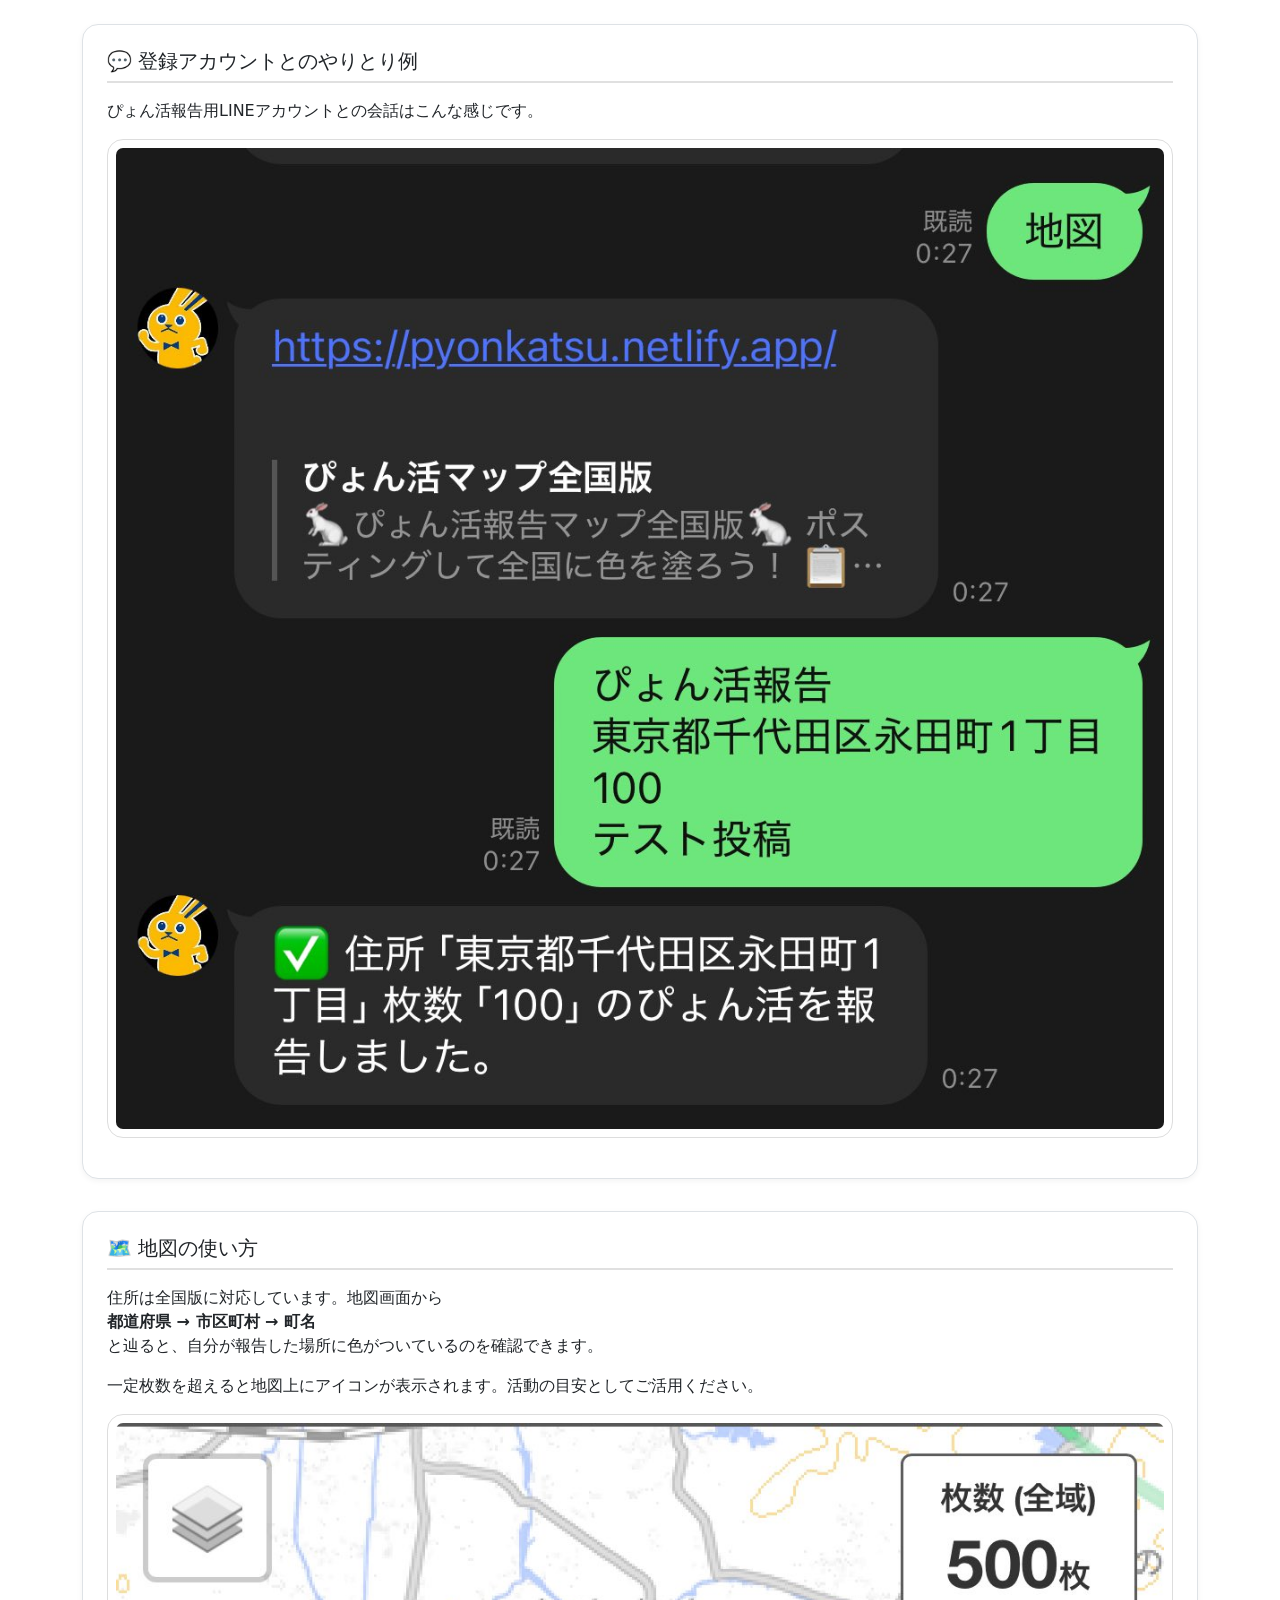
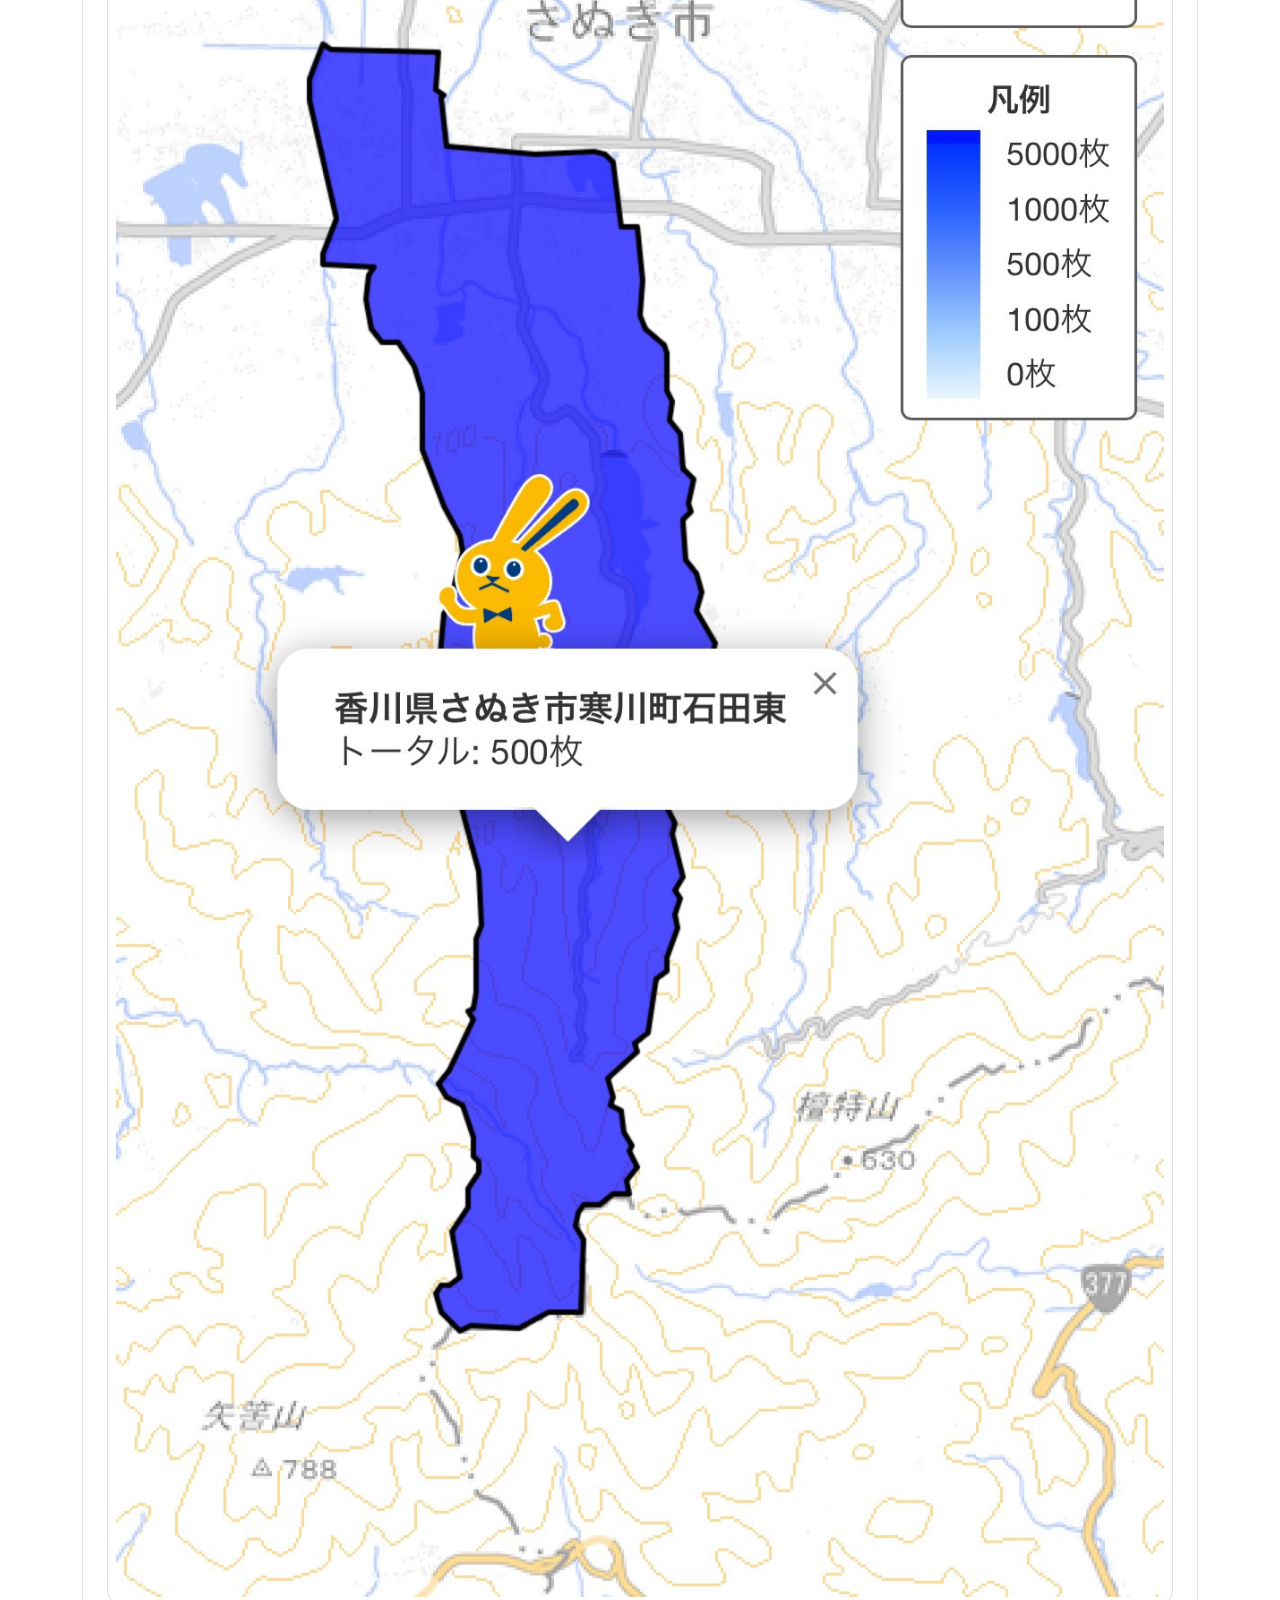
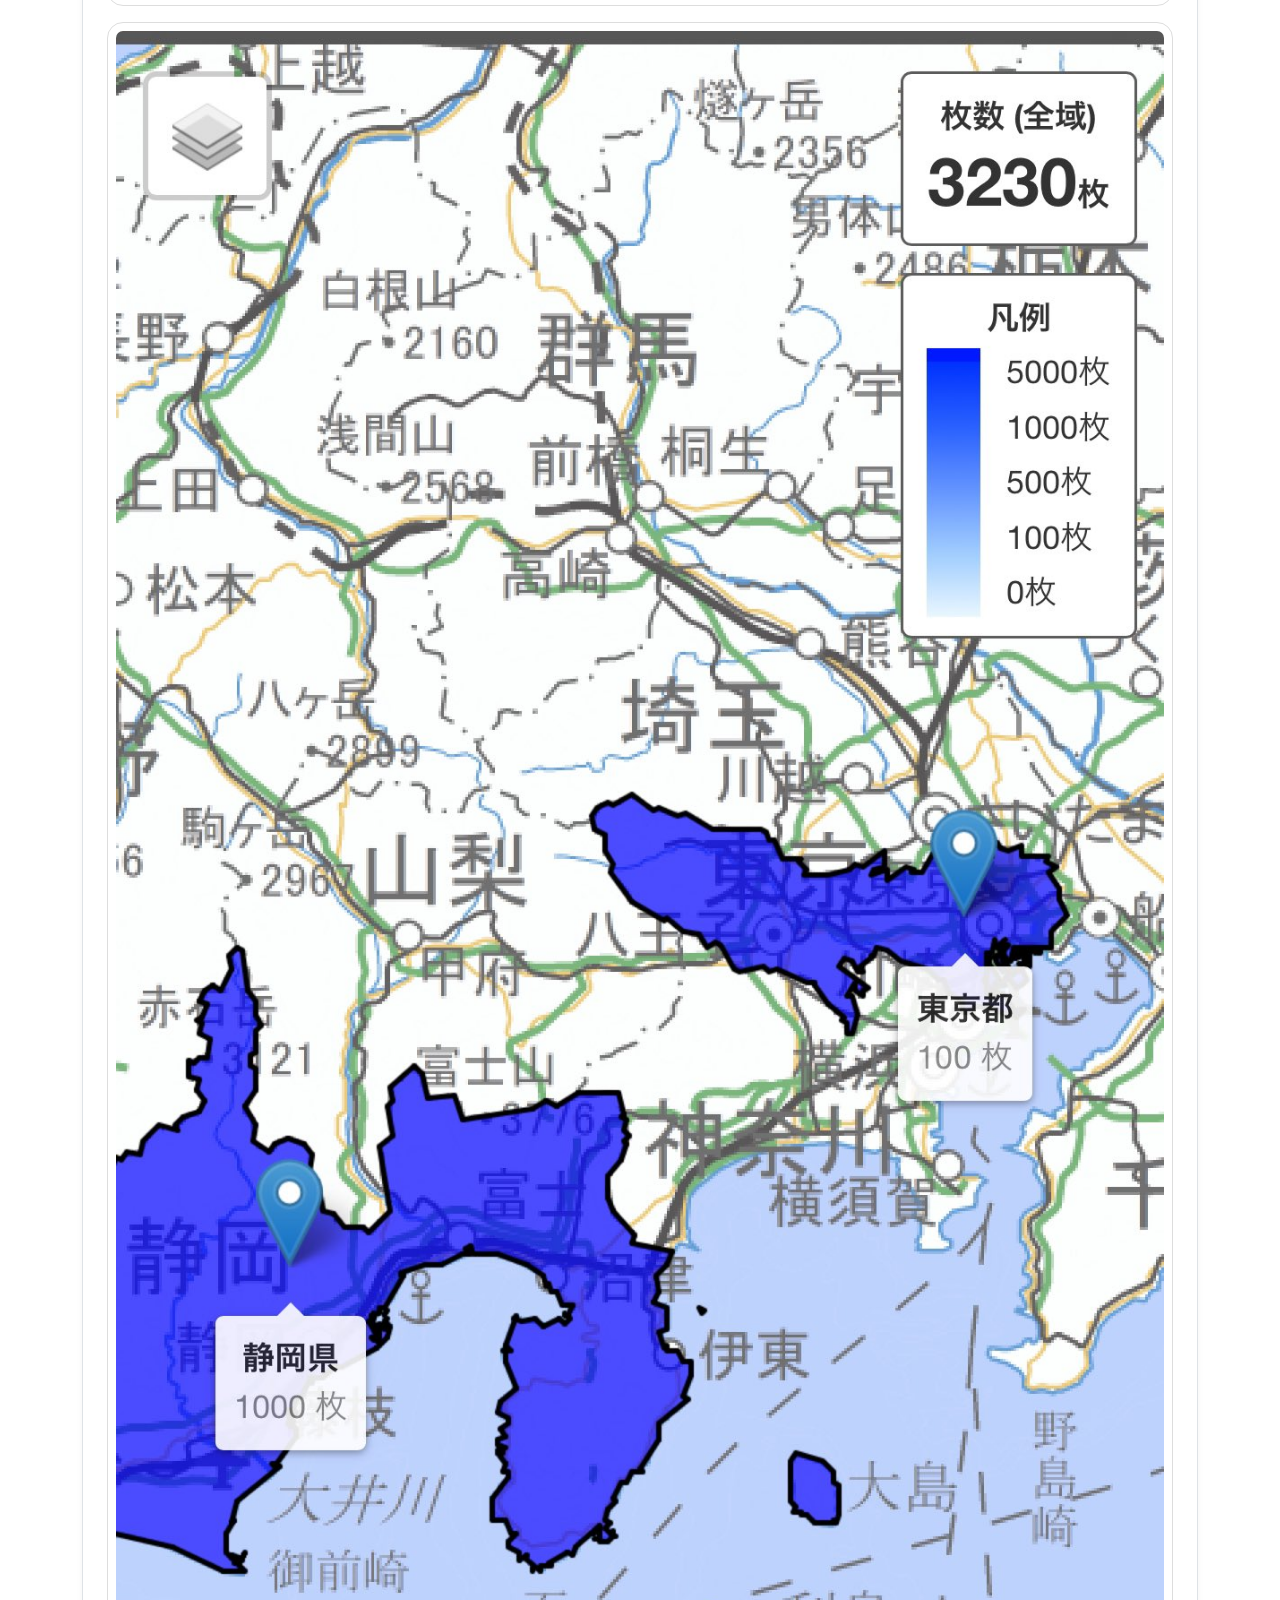
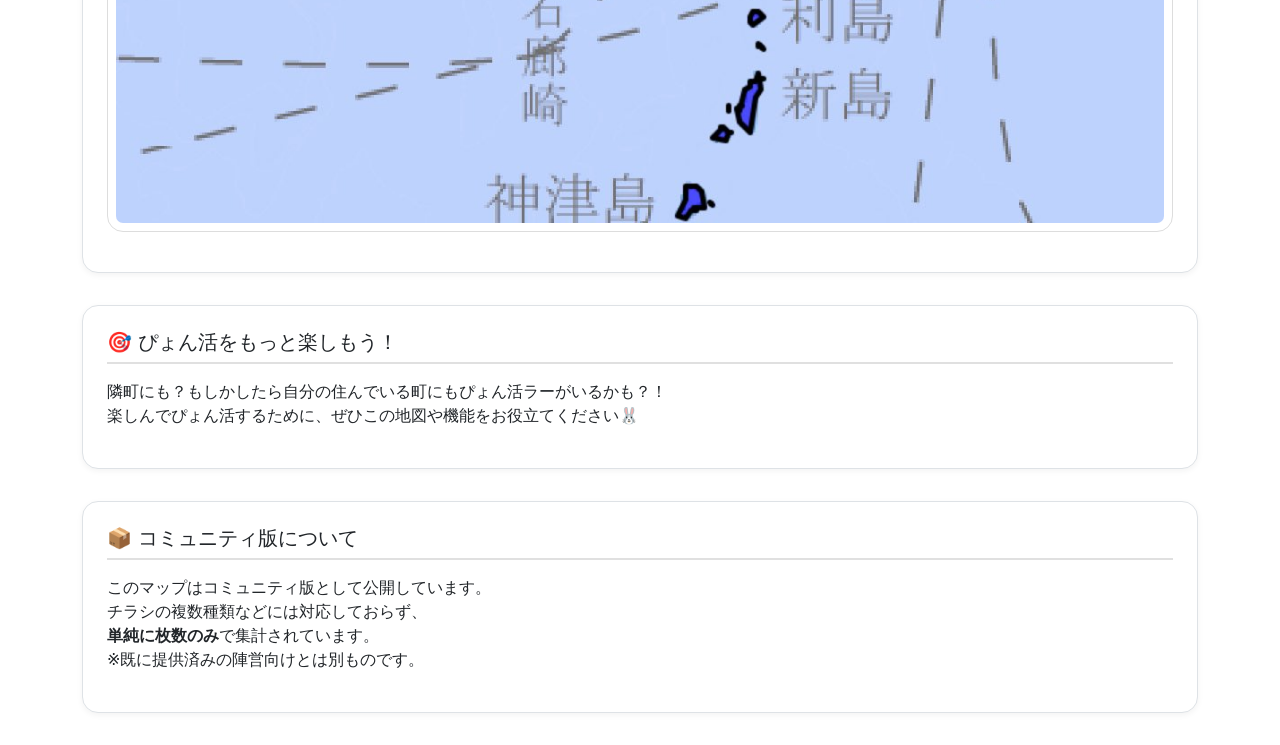
==== public/linebot/index.html @ 7244db22 "#6 トップページ修正、マニュアル追加" ====
<!doctype html>
<html lang="ja">

<head>
  <meta charset="utf-8">
  <meta name="viewport" content="width=device-width, initial-scale=1">
  <meta name="robots" content="noindex" />
  <title>ぴょん活マニュアル</title>
  <link href="https://cdn.jsdelivr.net/npm/bootstrap@5.3.2/dist/css/bootstrap.min.css" rel="stylesheet">
  <link rel="icon" type="image/png" href="/favicon.png">
  <style>
    .section-card {
      background-color: #fff;
      border: 1px solid #dee2e6;
      border-radius: 1rem;
      padding: 1.5rem;
      margin-bottom: 2rem;
      box-shadow: 0 2px 6px rgba(0, 0, 0, 0.05);
    }

    .section-card h3 {
      border-bottom: 2px solid #e0e0e0;
      padding-bottom: 0.5rem;
      margin-bottom: 1rem;
      font-size: 1.25rem;
    }

    .screenshot {
      display: block;
      max-width: 100%;
      height: auto;
      border-radius: 1rem;
      border: 1px solid #ddd;
      padding: 0.5rem;
      margin: 1rem auto;
    }

    .note {
      font-size: 0.9rem;
      color: #666;
    }

    @media (max-width: 576px) {
      .section-card {
        padding: 1rem;
      }
    }
  </style>
</head>

<body>
  <div class="container-sm my-4">

    <div class="section-card">
      <h3>💬 登録アカウントとのやりとり例</h3>
      <p>ぴょん活報告用LINEアカウントとの会話はこんな感じです。</p>
      <img src="img1.jpg" alt="会話例の画像" class="screenshot">
    </div>

    <div class="section-card">
      <h3>🗺️ 地図の使い方</h3>
      <p>
        住所は全国版に対応しています。地図画面から<br>
        <strong>都道府県 → 市区町村 → 町名</strong><br>
        と辿ると、自分が報告した場所に色がついているのを確認できます。
      </p>
      <p>
        一定枚数を超えると地図上にアイコンが表示されます。活動の目安としてご活用ください。
      </p>
      <img src="img2.jpg" alt="地図表示の例" class="screenshot">
      <img src="img3.jpg" alt="地図表示の例" class="screenshot">
    </div>

    <div class="section-card">
      <h3>🎯 ぴょん活をもっと楽しもう！</h3>
      <p>
        隣町にも？もしかしたら自分の住んでいる町にもぴょん活ラーがいるかも？！<br>
        楽しんでぴょん活するために、ぜひこの地図や機能をお役立てください🐰
      </p>
    </div>

    <div class="section-card">
      <h3>📦 コミュニティ版について</h3>
      <p>
        このマップはコミュニティ版として公開しています。<br>
        チラシの複数種類などには対応しておらず、<br>
        <strong>単純に枚数のみ</strong>で集計されています。<br>
        ※既に提供済みの陣営向けとは別ものです。
      </p>
    </div>

  </div>

  <script src="https://cdn.jsdelivr.net/npm/bootstrap@5.3.2/dist/js/bootstrap.bundle.min.js"></script>
</body>

</html>
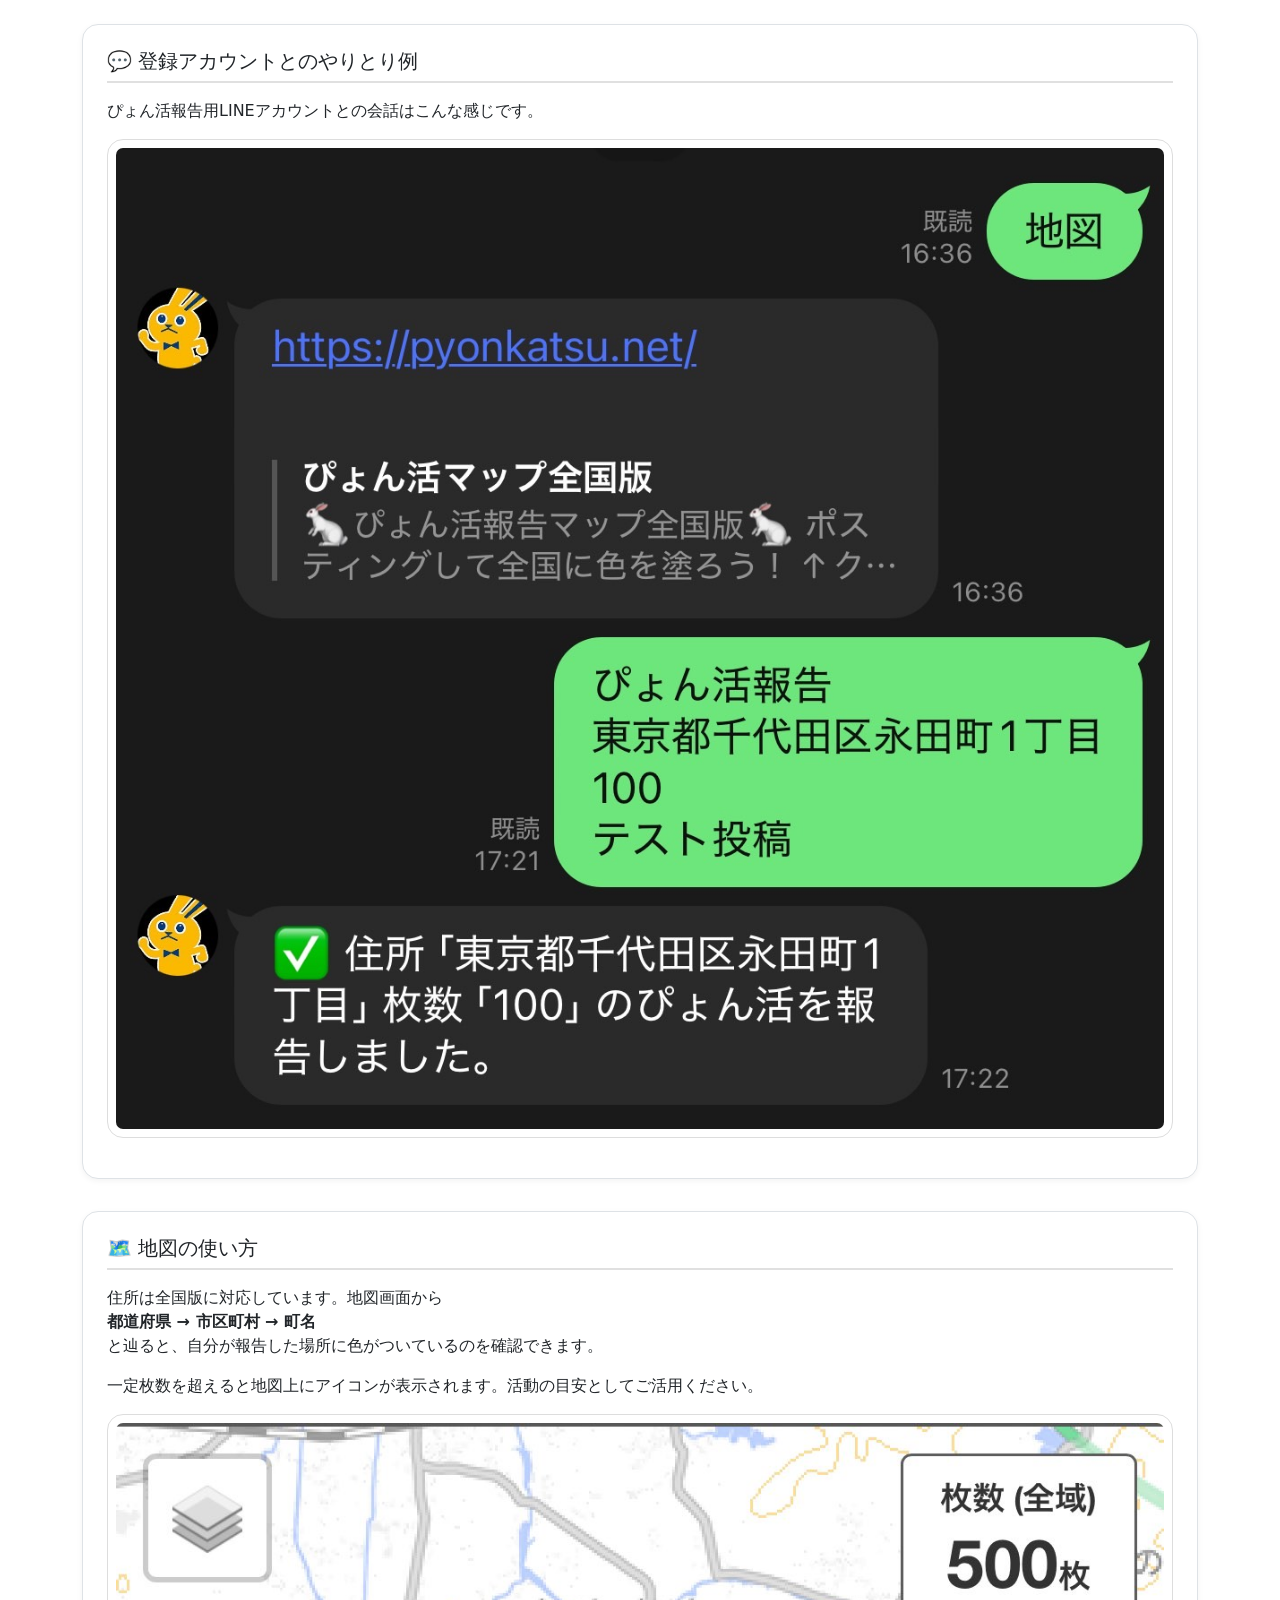
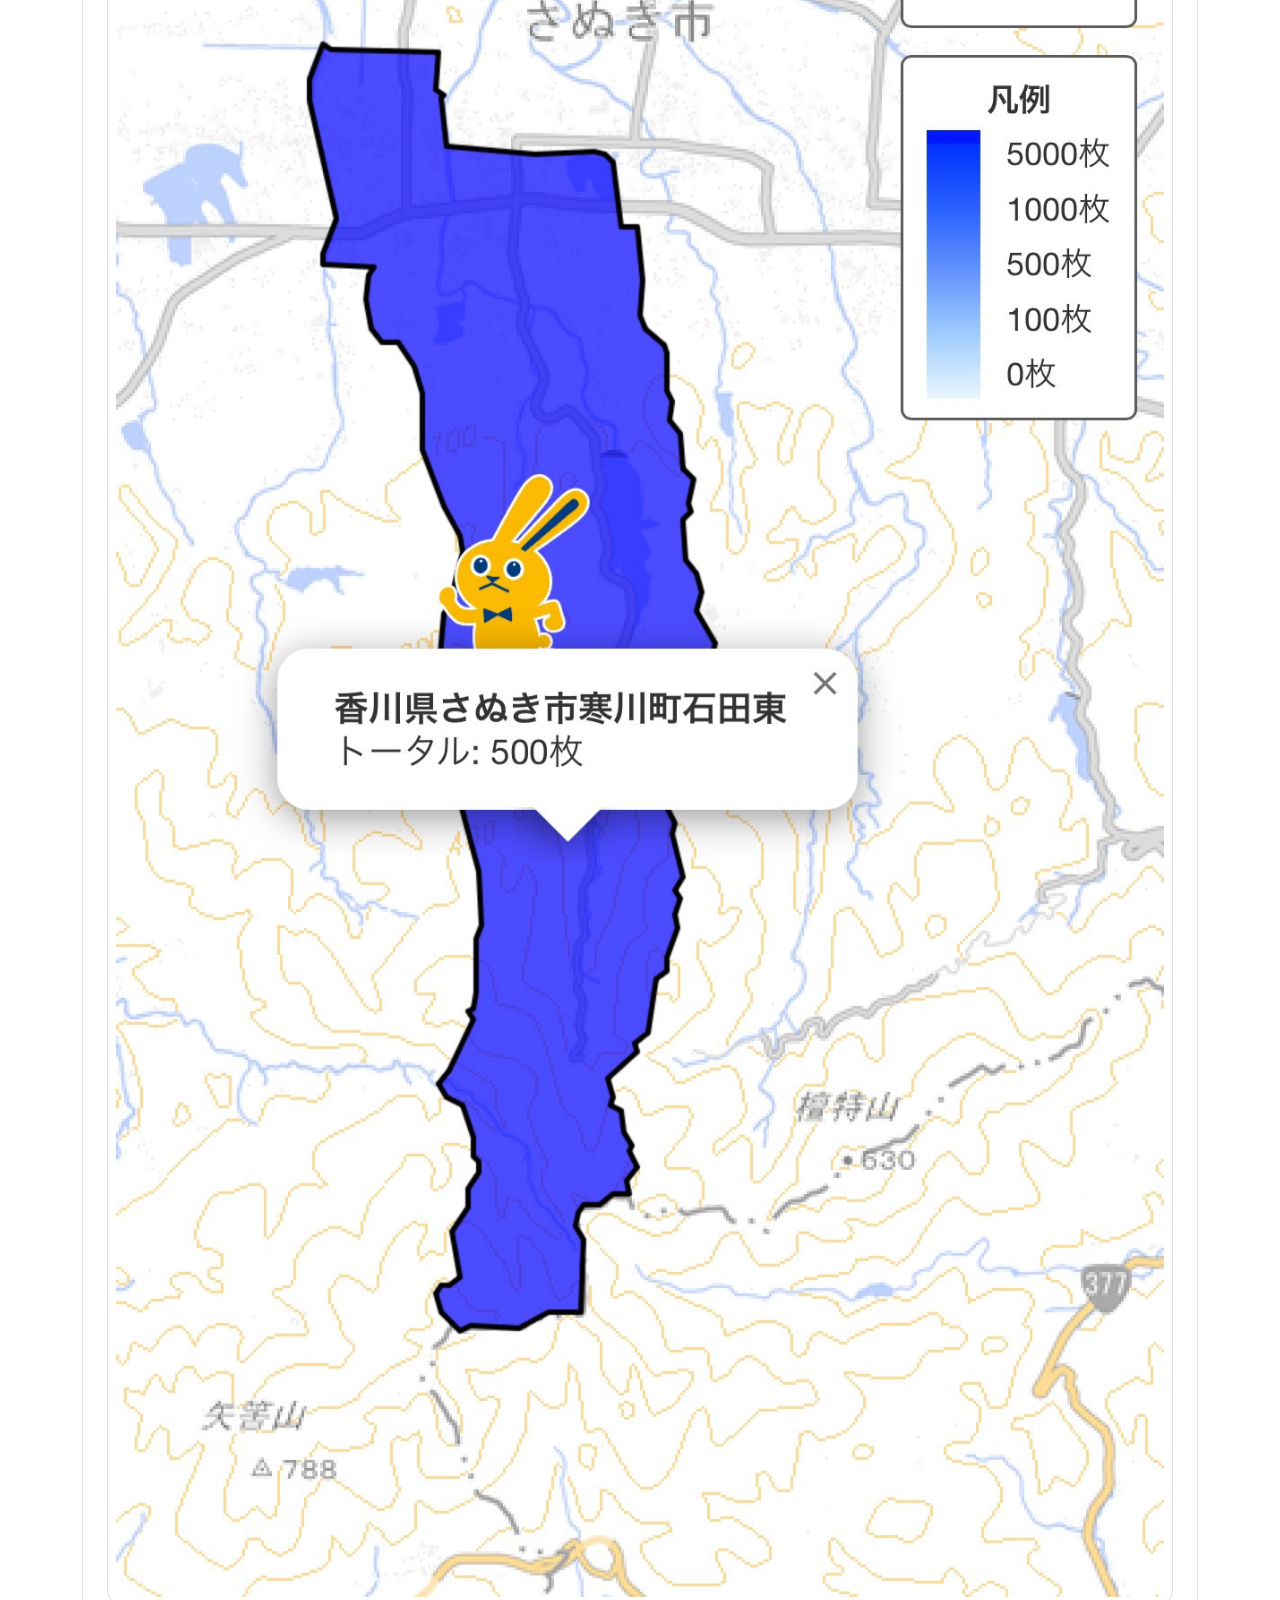
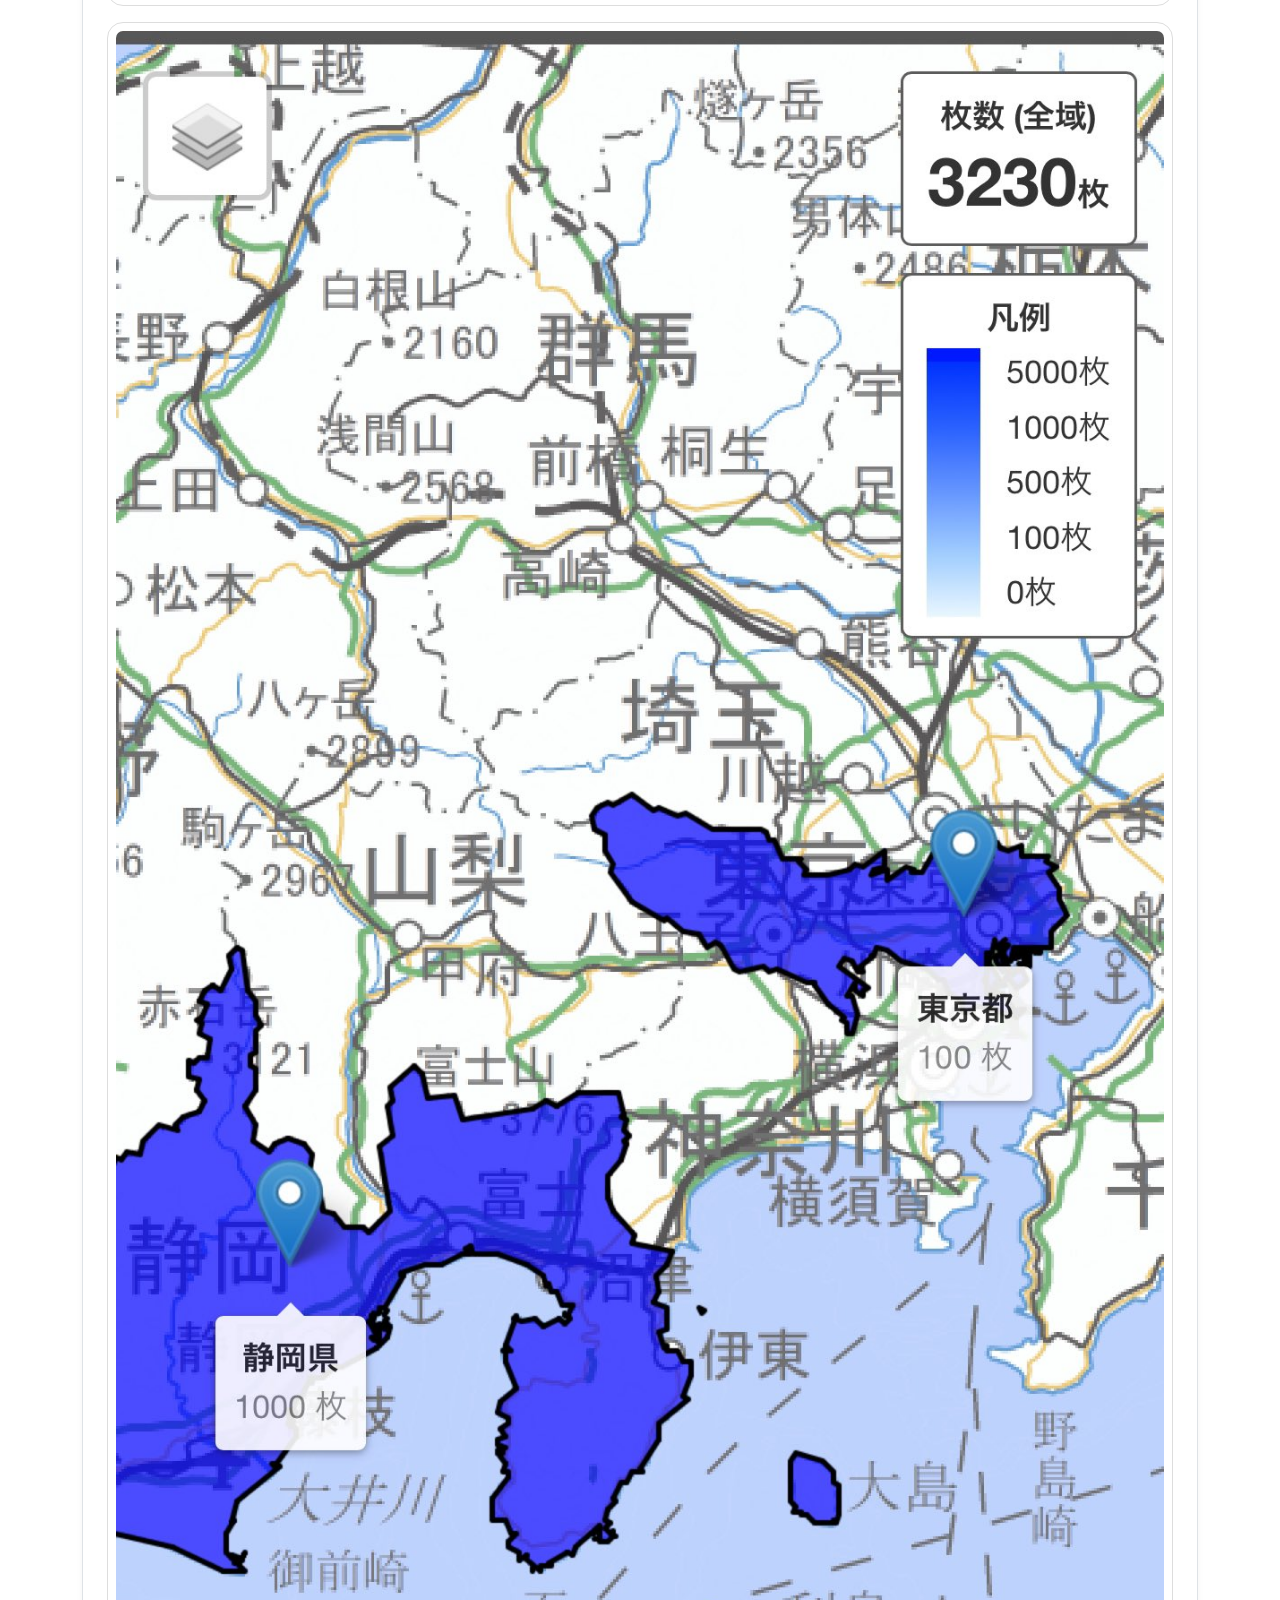
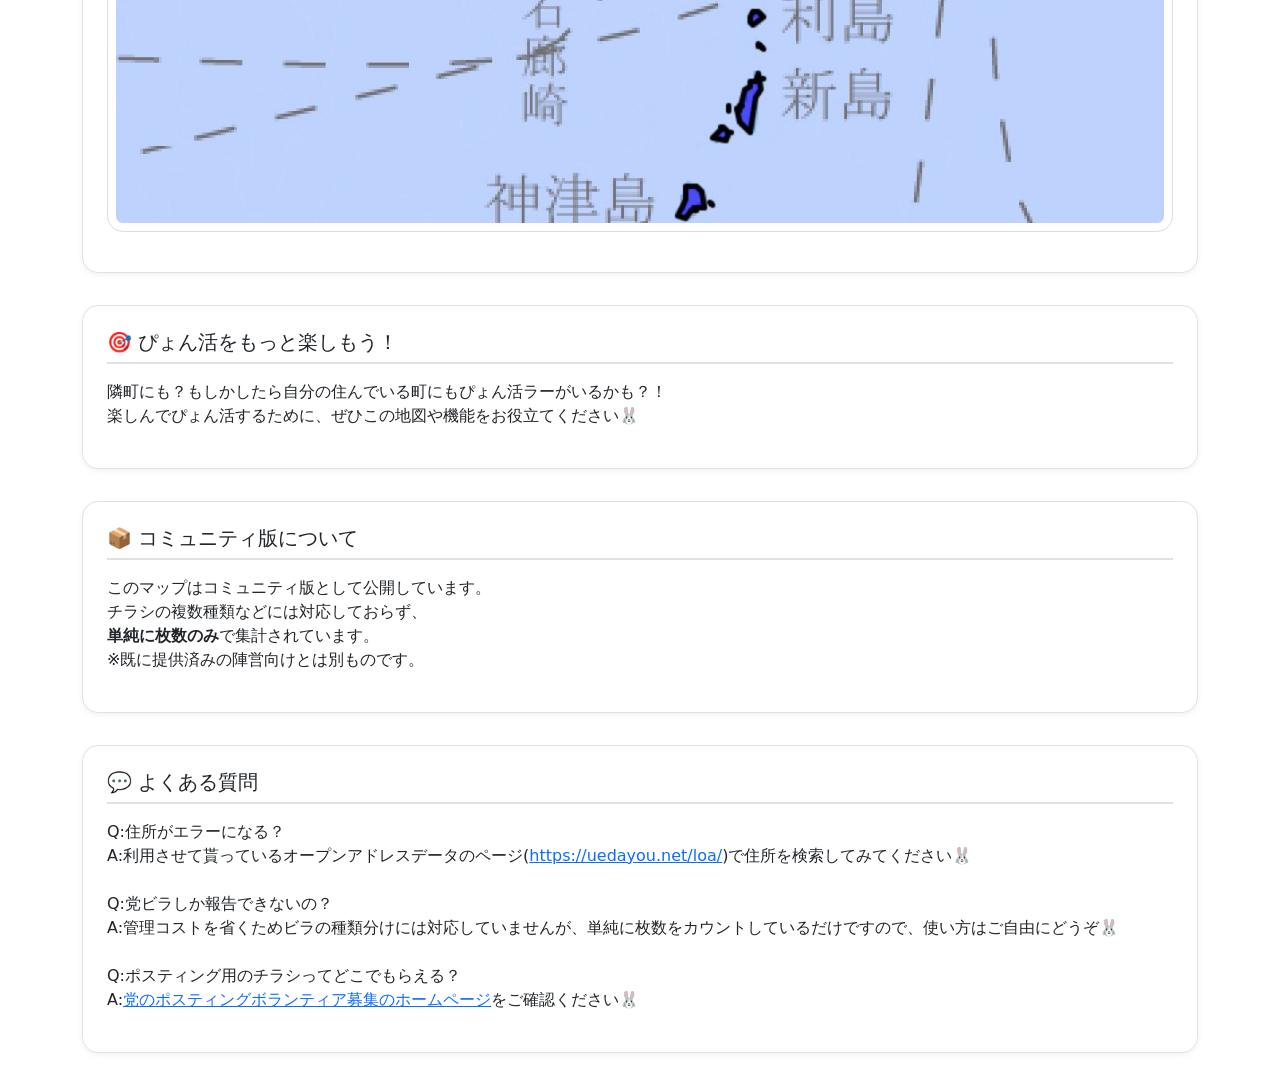
==== commit a050ebb6: "クラウド移行" ====
--- a/public/linebot/index.html
+++ b/public/linebot/index.html
@@ -89,6 +89,19 @@
       </p>
     </div>
 
+    <div class="section-card">
+      <h3>💬 よくある質問</h3>
+      <p>
+        Q:住所がエラーになる？<br>
+        A:利用させて貰っているオープンアドレスデータのページ(<a href="https://uedayou.net/loa/">https://uedayou.net/loa/</a>)で住所を検索してみてください🐰<br><br>
+        Q:党ビラしか報告できないの？<br>
+        A:管理コストを省くためビラの種類分けには対応していませんが、単純に枚数をカウントしているだけですので、使い方はご自由にどうぞ🐰<br><br>
+        Q:ポスティング用のチラシってどこでもらえる？<br>
+        A:<a href="https://team.new-kokumin.jp/evinfo_category/posting/">党のポスティングボランティア募集のホームページ</a>をご確認ください🐰<br>
+      </p>
+    </div>
+
+
   </div>
 
   <script src="https://cdn.jsdelivr.net/npm/bootstrap@5.3.2/dist/js/bootstrap.bundle.min.js"></script>
